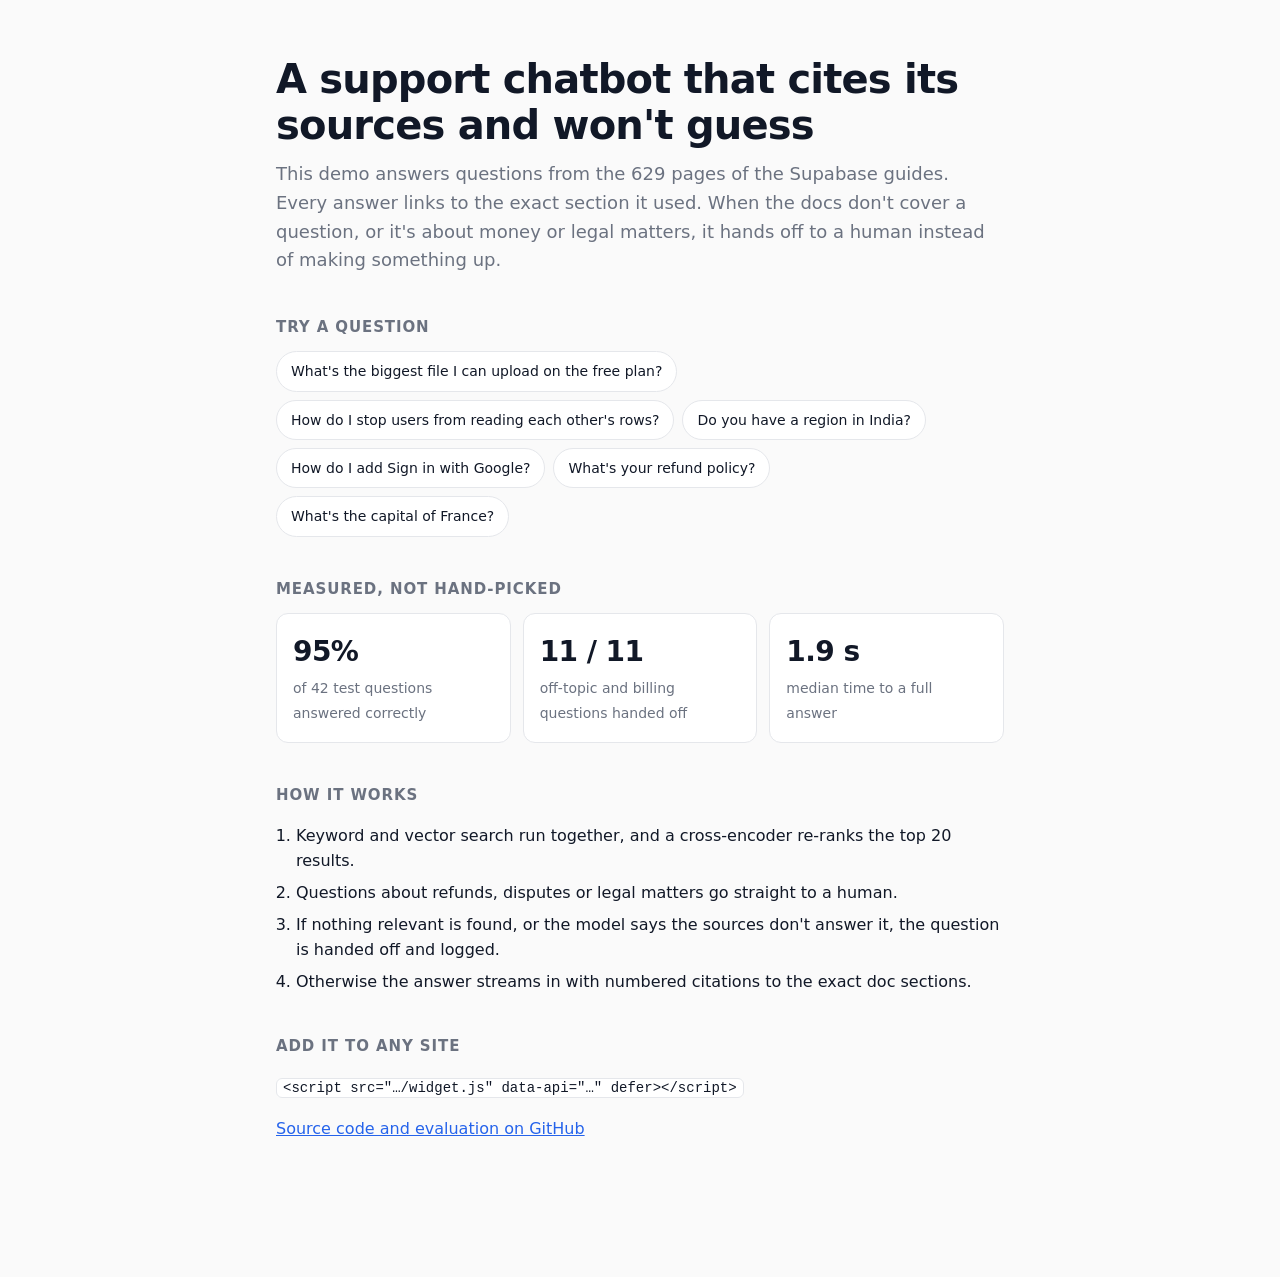
==== api/src/askdocs/static/index.html @ 3e3a0fbb "Add embeddable chat widget and demo page - widget.js: one dependency-free script in a Shadow DOM; st" ====
<!doctype html>
<html lang="en">
<head>
  <meta charset="utf-8">
  <meta name="viewport" content="width=device-width, initial-scale=1">
  <title>askdocs demo</title>
  <meta name="description" content="A support chatbot that answers from the Supabase docs, cites the exact section, and hands off instead of guessing.">
  <style>
    :root { --bg: #fafafa; --fg: #111827; --muted: #6b7280; --card: #fff; --border: #e5e7eb; --accent: #2563eb; }
    @media (prefers-color-scheme: dark) { :root { --bg: #0b0f19; --fg: #f3f4f6; --muted: #9ca3af; --card: #111827; --border: #1f2937; } }
    * { box-sizing: border-box; }
    body { margin: 0; background: var(--bg); color: var(--fg); font: 16px/1.6 system-ui, -apple-system, "Segoe UI", Roboto, sans-serif; }
    main { max-width: 760px; margin: 0 auto; padding: 56px 16px 120px; }
    h1 { font-size: clamp(28px, 5vw, 40px); line-height: 1.15; margin: 0 0 12px; letter-spacing: -0.02em; }
    .lead { color: var(--muted); font-size: 18px; margin: 0 0 32px; }
    h2 { font-size: 15px; text-transform: uppercase; letter-spacing: .06em; color: var(--muted); margin: 40px 0 12px; }
    .chips { display: flex; flex-wrap: wrap; gap: 8px; }
    .chips button { border: 1px solid var(--border); background: var(--card); color: var(--fg); border-radius: 999px; padding: 8px 14px;
                    font: inherit; font-size: 14px; cursor: pointer; }
    .chips button:hover { border-color: var(--accent); color: var(--accent); }
    .stats { display: grid; grid-template-columns: repeat(auto-fit, minmax(150px, 1fr)); gap: 12px; }
    .stat { background: var(--card); border: 1px solid var(--border); border-radius: 12px; padding: 16px; }
    .stat b { display: block; font-size: 28px; letter-spacing: -0.02em; }
    .stat span { color: var(--muted); font-size: 14px; }
    ol { padding-left: 20px; } li { margin-bottom: 6px; }
    code { font: 14px ui-monospace, SFMono-Regular, Menlo, monospace; background: var(--card); border: 1px solid var(--border); padding: 1px 6px; border-radius: 6px; }
    a { color: var(--accent); }
  </style>
</head>
<body>
  <main>
    <h1>A support chatbot that cites its sources and won't guess</h1>
    <p class="lead">This demo answers questions from the 629 pages of the Supabase guides. Every answer links to the exact section it used. When the docs don't cover a question, or it's about money or legal matters, it hands off to a human instead of making something up.</p>

    <h2>Try a question</h2>
    <div class="chips">
      <button type="button">What's the biggest file I can upload on the free plan?</button>
      <button type="button">How do I stop users from reading each other's rows?</button>
      <button type="button">Do you have a region in India?</button>
      <button type="button">How do I add Sign in with Google?</button>
      <button type="button">What's your refund policy?</button>
      <button type="button">What's the capital of France?</button>
    </div>

    <h2>Measured, not hand-picked</h2>
    <div class="stats">
      <div class="stat"><b>95%</b><span>of 42 test questions answered correctly</span></div>
      <div class="stat"><b>11 / 11</b><span>off-topic and billing questions handed off</span></div>
      <div class="stat"><b>1.9 s</b><span>median time to a full answer</span></div>
    </div>

    <h2>How it works</h2>
    <ol>
      <li>Keyword and vector search run together, and a cross-encoder re-ranks the top 20 results.</li>
      <li>Questions about refunds, disputes or legal matters go straight to a human.</li>
      <li>If nothing relevant is found, or the model says the sources don't answer it, the question is handed off and logged.</li>
      <li>Otherwise the answer streams in with numbered citations to the exact doc sections.</li>
    </ol>

    <h2>Add it to any site</h2>
    <p><code>&lt;script src="…/widget.js" data-api="…" defer&gt;&lt;/script&gt;</code></p>
    <p><a href="https://github.com/DecodeDebangi/askdocs">Source code and evaluation on GitHub</a></p>
  </main>

  <script src="/widget.js" defer data-title="Ask the Supabase docs"></script>
  <script>
    document.querySelectorAll(".chips button").forEach((b) =>
      b.addEventListener("click", () => window.AskDocs && window.AskDocs.ask(b.textContent)));
  </script>
</body>
</html>
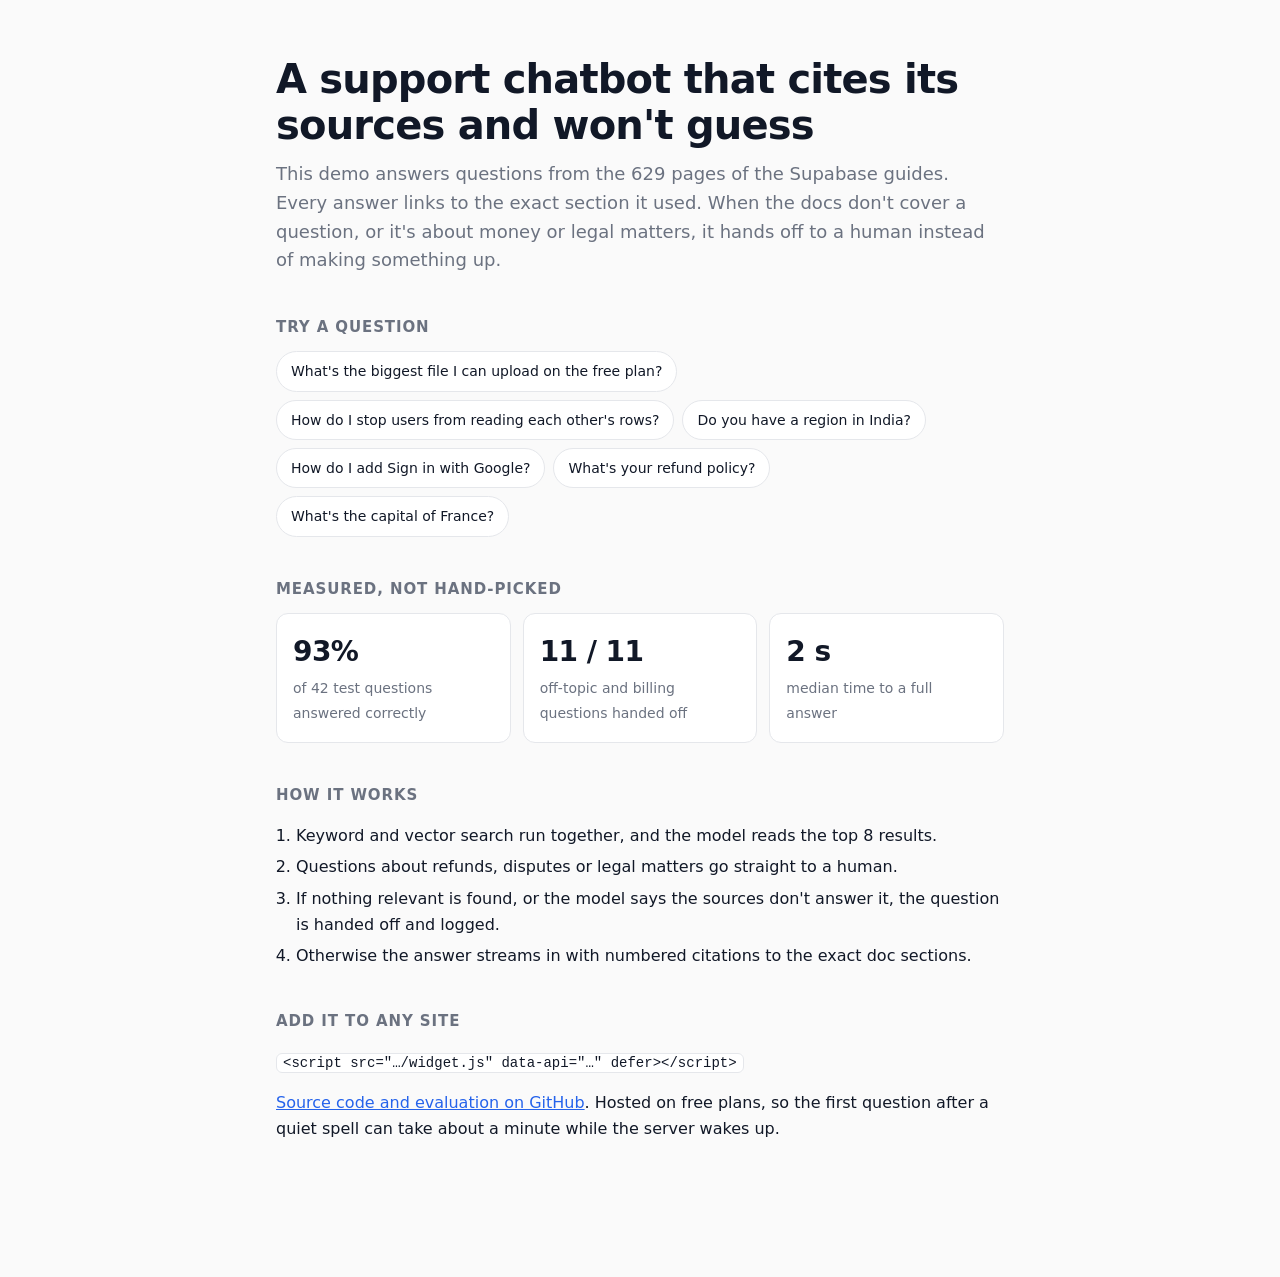
==== commit 2ad4a963: "Deploy on free plans: Render (0.1 CPU, 512 MB) + Neon - Dockerfile with the embedding model baked in" ====
--- a/api/src/askdocs/static/index.html
+++ b/api/src/askdocs/static/index.html
@@ -44,14 +44,14 @@
 
     <h2>Measured, not hand-picked</h2>
     <div class="stats">
-      <div class="stat"><b>95%</b><span>of 42 test questions answered correctly</span></div>
+      <div class="stat"><b>93%</b><span>of 42 test questions answered correctly</span></div>
       <div class="stat"><b>11 / 11</b><span>off-topic and billing questions handed off</span></div>
-      <div class="stat"><b>1.9 s</b><span>median time to a full answer</span></div>
+      <div class="stat"><b>2 s</b><span>median time to a full answer</span></div>
     </div>
 
     <h2>How it works</h2>
     <ol>
-      <li>Keyword and vector search run together, and a cross-encoder re-ranks the top 20 results.</li>
+      <li>Keyword and vector search run together, and the model reads the top 8 results.</li>
       <li>Questions about refunds, disputes or legal matters go straight to a human.</li>
       <li>If nothing relevant is found, or the model says the sources don't answer it, the question is handed off and logged.</li>
       <li>Otherwise the answer streams in with numbered citations to the exact doc sections.</li>
@@ -59,7 +59,7 @@
 
     <h2>Add it to any site</h2>
     <p><code>&lt;script src="…/widget.js" data-api="…" defer&gt;&lt;/script&gt;</code></p>
-    <p><a href="https://github.com/DecodeDebangi/askdocs">Source code and evaluation on GitHub</a></p>
+    <p><a href="https://github.com/DecodeDebangi/askdocs">Source code and evaluation on GitHub</a>. Hosted on free plans, so the first question after a quiet spell can take about a minute while the server wakes up.</p>
   </main>
 
   <script src="/widget.js" defer data-title="Ask the Supabase docs"></script>
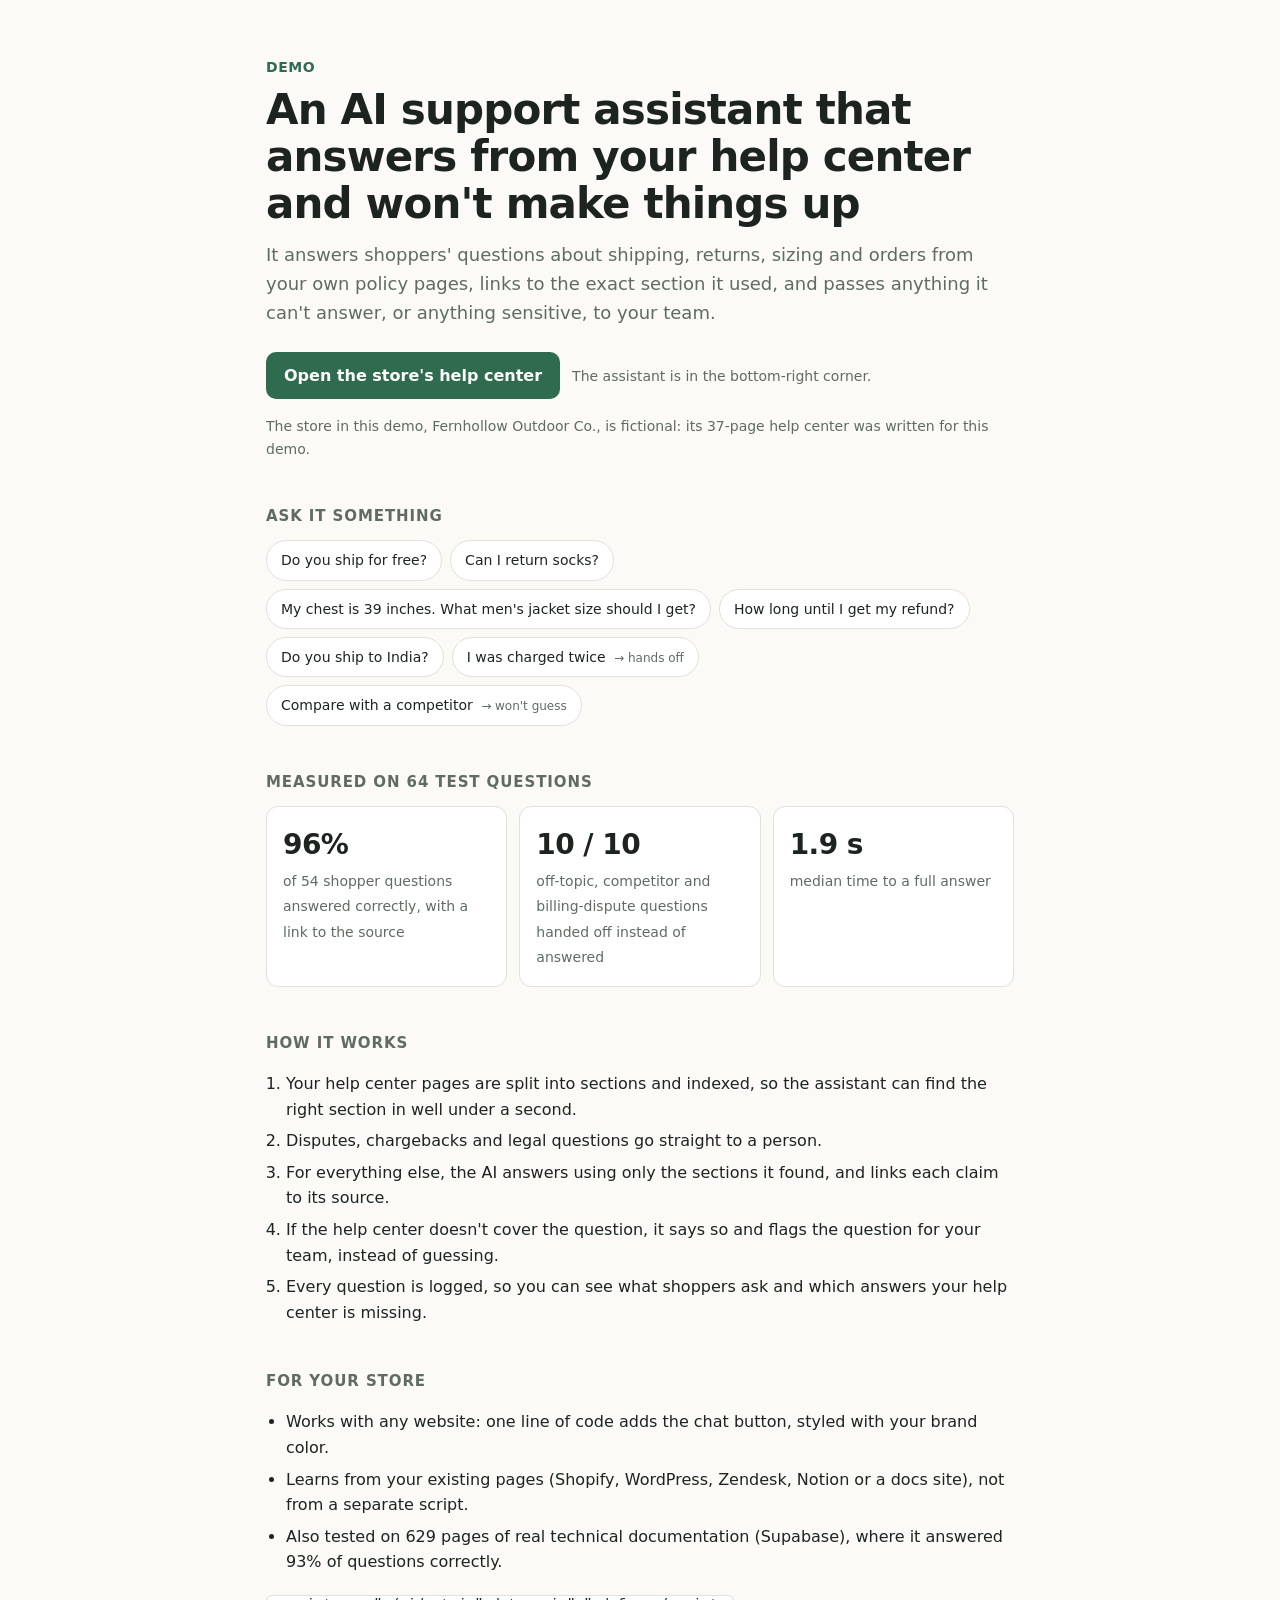
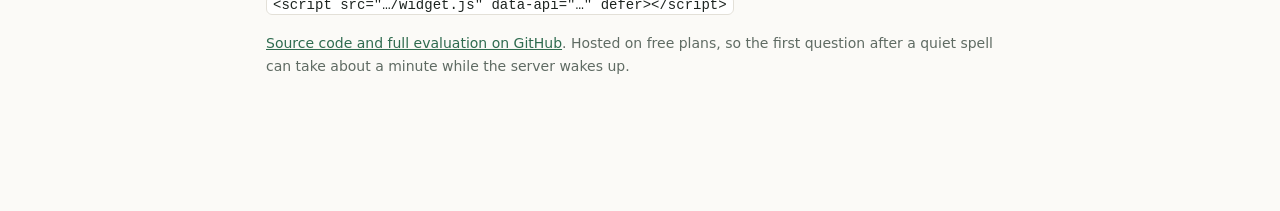
==== commit 582967cd: "Switch the demo to a fictional online store's help center Supabase docs made a poor demo for the cli" ====
--- a/api/src/askdocs/static/index.html
+++ b/api/src/askdocs/static/index.html
@@ -3,69 +3,84 @@
 <head>
   <meta charset="utf-8">
   <meta name="viewport" content="width=device-width, initial-scale=1">
-  <title>askdocs demo</title>
-  <meta name="description" content="A support chatbot that answers from the Supabase docs, cites the exact section, and hands off instead of guessing.">
+  <title>AI support assistant demo</title>
+  <meta name="description" content="An AI support assistant for online stores that answers from your help center, links to its sources, and hands off to a person instead of guessing.">
   <style>
-    :root { --bg: #fafafa; --fg: #111827; --muted: #6b7280; --card: #fff; --border: #e5e7eb; --accent: #2563eb; }
-    @media (prefers-color-scheme: dark) { :root { --bg: #0b0f19; --fg: #f3f4f6; --muted: #9ca3af; --card: #111827; --border: #1f2937; } }
+    :root { --bg:#fbfaf7; --fg:#1d2420; --muted:#5f6b63; --card:#fff; --line:#e3e0d8; --accent:#2f6b4f; }
+    @media (prefers-color-scheme: dark) { :root { --bg:#121614; --fg:#e8ece9; --muted:#a3ada6; --card:#1a1f1c; --line:#2a312d; --accent:#7cc4a0; } }
     * { box-sizing: border-box; }
-    body { margin: 0; background: var(--bg); color: var(--fg); font: 16px/1.6 system-ui, -apple-system, "Segoe UI", Roboto, sans-serif; }
-    main { max-width: 760px; margin: 0 auto; padding: 56px 16px 120px; }
-    h1 { font-size: clamp(28px, 5vw, 40px); line-height: 1.15; margin: 0 0 12px; letter-spacing: -0.02em; }
-    .lead { color: var(--muted); font-size: 18px; margin: 0 0 32px; }
-    h2 { font-size: 15px; text-transform: uppercase; letter-spacing: .06em; color: var(--muted); margin: 40px 0 12px; }
-    .chips { display: flex; flex-wrap: wrap; gap: 8px; }
-    .chips button { border: 1px solid var(--border); background: var(--card); color: var(--fg); border-radius: 999px; padding: 8px 14px;
-                    font: inherit; font-size: 14px; cursor: pointer; }
-    .chips button:hover { border-color: var(--accent); color: var(--accent); }
-    .stats { display: grid; grid-template-columns: repeat(auto-fit, minmax(150px, 1fr)); gap: 12px; }
-    .stat { background: var(--card); border: 1px solid var(--border); border-radius: 12px; padding: 16px; }
-    .stat b { display: block; font-size: 28px; letter-spacing: -0.02em; }
-    .stat span { color: var(--muted); font-size: 14px; }
-    ol { padding-left: 20px; } li { margin-bottom: 6px; }
-    code { font: 14px ui-monospace, SFMono-Regular, Menlo, monospace; background: var(--card); border: 1px solid var(--border); padding: 1px 6px; border-radius: 6px; }
-    a { color: var(--accent); }
+    body { margin:0; background:var(--bg); color:var(--fg); font:16px/1.6 system-ui,-apple-system,"Segoe UI",Roboto,sans-serif; }
+    main { max-width:780px; margin:0 auto; padding:56px 16px 120px; }
+    .eyebrow { color:var(--accent); font-weight:600; font-size:14px; letter-spacing:.04em; text-transform:uppercase; margin:0 0 8px; }
+    h1 { font-size:clamp(28px,5vw,42px); line-height:1.12; margin:0 0 14px; letter-spacing:-0.02em; }
+    .lead { color:var(--muted); font-size:18px; margin:0 0 24px; }
+    .cta { display:inline-block; background:var(--accent); color:#fff; text-decoration:none; font-weight:600; padding:11px 18px; border-radius:10px; margin-right:12px; }
+    @media (prefers-color-scheme: dark) { .cta { color:#0d1a13; } }
+    .note { font-size:14px; color:var(--muted); }
+    h2 { font-size:15px; text-transform:uppercase; letter-spacing:.06em; color:var(--muted); margin:44px 0 12px; }
+    .chips { display:flex; flex-wrap:wrap; gap:8px; }
+    .chips button { border:1px solid var(--line); background:var(--card); color:var(--fg); border-radius:999px; padding:8px 14px; font:inherit; font-size:14px; cursor:pointer; }
+    .chips button:hover { border-color:var(--accent); color:var(--accent); }
+    .chips .tag { font-size:12px; color:var(--muted); margin-left:4px; }
+    .stats { display:grid; grid-template-columns:repeat(auto-fit,minmax(160px,1fr)); gap:12px; }
+    .stat { background:var(--card); border:1px solid var(--line); border-radius:12px; padding:16px; }
+    .stat b { display:block; font-size:28px; letter-spacing:-0.02em; }
+    .stat span { color:var(--muted); font-size:14px; }
+    ol, ul { padding-left:20px; } li { margin-bottom:6px; }
+    code { font:14px ui-monospace,SFMono-Regular,Menlo,monospace; background:var(--card); border:1px solid var(--line); padding:1px 6px; border-radius:6px; }
+    a { color:var(--accent); }
   </style>
 </head>
 <body>
   <main>
-    <h1>A support chatbot that cites its sources and won't guess</h1>
-    <p class="lead">This demo answers questions from the 629 pages of the Supabase guides. Every answer links to the exact section it used. When the docs don't cover a question, or it's about money or legal matters, it hands off to a human instead of making something up.</p>
+    <p class="eyebrow">Demo</p>
+    <h1>An AI support assistant that answers from your help center and won't make things up</h1>
+    <p class="lead">It answers shoppers' questions about shipping, returns, sizing and orders from your own policy pages, links to the exact section it used, and passes anything it can't answer, or anything sensitive, to your team.</p>
+    <p><a class="cta" href="/help">Open the store's help center</a><span class="note">The assistant is in the bottom-right corner.</span></p>
+    <p class="note">The store in this demo, Fernhollow Outdoor Co., is fictional: its 37-page help center was written for this demo.</p>
 
-    <h2>Try a question</h2>
+    <h2>Ask it something</h2>
     <div class="chips">
-      <button type="button">What's the biggest file I can upload on the free plan?</button>
-      <button type="button">How do I stop users from reading each other's rows?</button>
-      <button type="button">Do you have a region in India?</button>
-      <button type="button">How do I add Sign in with Google?</button>
-      <button type="button">What's your refund policy?</button>
-      <button type="button">What's the capital of France?</button>
+      <button type="button">Do you ship for free?</button>
+      <button type="button">Can I return socks?</button>
+      <button type="button">My chest is 39 inches. What men's jacket size should I get?</button>
+      <button type="button">How long until I get my refund?</button>
+      <button type="button">Do you ship to India?</button>
+      <button type="button" data-q="I was charged twice for my order. Please fix it.">I was charged twice <span class="tag">→ hands off</span></button>
+      <button type="button" data-q="Is the Cascade Down Jacket warmer than The North Face Nuptse?">Compare with a competitor <span class="tag">→ won't guess</span></button>
     </div>
 
-    <h2>Measured, not hand-picked</h2>
+    <h2>Measured on 64 test questions</h2>
     <div class="stats">
-      <div class="stat"><b>93%</b><span>of 42 test questions answered correctly</span></div>
-      <div class="stat"><b>11 / 11</b><span>off-topic and billing questions handed off</span></div>
-      <div class="stat"><b>2 s</b><span>median time to a full answer</span></div>
+      <div class="stat"><b>96%</b><span>of 54 shopper questions answered correctly, with a link to the source</span></div>
+      <div class="stat"><b>10 / 10</b><span>off-topic, competitor and billing-dispute questions handed off instead of answered</span></div>
+      <div class="stat"><b>1.9 s</b><span>median time to a full answer</span></div>
     </div>
 
     <h2>How it works</h2>
     <ol>
-      <li>Keyword and vector search run together, and the model reads the top 8 results.</li>
-      <li>Questions about refunds, disputes or legal matters go straight to a human.</li>
-      <li>If nothing relevant is found, or the model says the sources don't answer it, the question is handed off and logged.</li>
-      <li>Otherwise the answer streams in with numbered citations to the exact doc sections.</li>
+      <li>Your help center pages are split into sections and indexed, so the assistant can find the right section in well under a second.</li>
+      <li>Disputes, chargebacks and legal questions go straight to a person.</li>
+      <li>For everything else, the AI answers using only the sections it found, and links each claim to its source.</li>
+      <li>If the help center doesn't cover the question, it says so and flags the question for your team, instead of guessing.</li>
+      <li>Every question is logged, so you can see what shoppers ask and which answers your help center is missing.</li>
     </ol>
 
-    <h2>Add it to any site</h2>
+    <h2>For your store</h2>
+    <ul>
+      <li>Works with any website: one line of code adds the chat button, styled with your brand color.</li>
+      <li>Learns from your existing pages (Shopify, WordPress, Zendesk, Notion or a docs site), not from a separate script.</li>
+      <li>Also tested on 629 pages of real technical documentation (Supabase), where it answered 93% of questions correctly.</li>
+    </ul>
     <p><code>&lt;script src="…/widget.js" data-api="…" defer&gt;&lt;/script&gt;</code></p>
-    <p><a href="https://github.com/DecodeDebangi/askdocs">Source code and evaluation on GitHub</a>. Hosted on free plans, so the first question after a quiet spell can take about a minute while the server wakes up.</p>
+    <p class="note"><a href="https://github.com/DecodeDebangi/askdocs">Source code and full evaluation on GitHub</a>. Hosted on free plans, so the first question after a quiet spell can take about a minute while the server wakes up.</p>
   </main>
 
-  <script src="/widget.js" defer data-title="Ask the Supabase docs"></script>
+  <script src="/widget.js" defer data-title="Fernhollow support" data-color="#2f6b4f"
+          data-greeting="Hi! I'm the Fernhollow support assistant (a demo store). Ask me about orders, shipping, returns, sizing or gear care."></script>
   <script>
     document.querySelectorAll(".chips button").forEach((b) =>
-      b.addEventListener("click", () => window.AskDocs && window.AskDocs.ask(b.textContent)));
+      b.addEventListener("click", () => window.AskDocs && window.AskDocs.ask(b.dataset.q || b.textContent)));
   </script>
 </body>
 </html>
